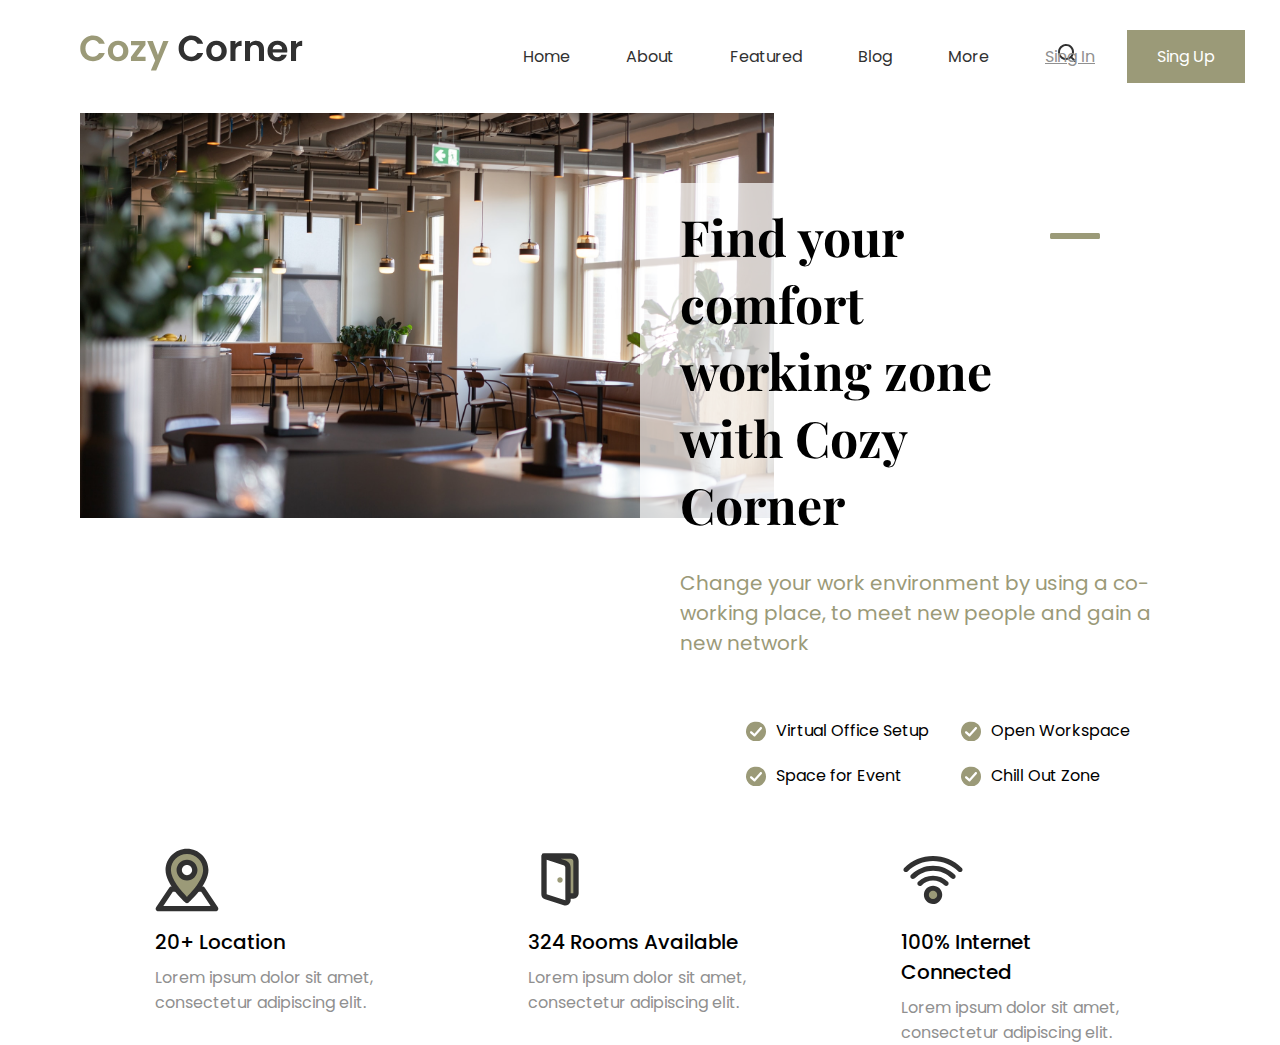
==== docs/index.html @ 6e480e09 "initial commit" ====
<!doctype html>
<html lang="es">
  <head>
    <meta charset="UTF-8" />
    <meta name="viewport" content="width=device-width, initial-scale=1.0" />
    <link rel="preconnect" href="https://fonts.googleapis.com">
    <link rel="preconnect" href="https://fonts.gstatic.com" crossorigin>
    <link href="https://fonts.googleapis.com/css2?family=Nunito+Sans:ital,opsz@0,6..12;1,6..12&family=Playfair+Display:ital,wght@0,700;1,700&family=Poppins:wght@400;500;700&display=swap" rel="stylesheet">
    <title>Proyecto 03 - Coworking Space</title>
    <script type="module" crossorigin src="./assets/index-CfdAsEWL.js"></script>
    <link rel="stylesheet" crossorigin href="./assets/index-SRMeMcV2.css">
  </head>
  <body>

    <header class="header">

      <a class="logo" href="#">
        <img src="./assets/icon_cozy_corner-vo-o5K8E.svg" alt="Logo Cozy Corner">
      </a>

      <nav class="container-nav">
        <ul class="nav-menu">
          <li><a href="#">Home</a></li>
          <li><a href="#">About</a></li>
          <li><a href="#">Featured</a></li>
          <li><a href="#">Blog</a></li>
          <li><a href="#">More</a></li>
          <li><a href="#"><img src="data:image/svg+xml,%3csvg%20width='32'%20height='32'%20viewBox='0%200%2032%2032'%20fill='none'%20xmlns='http://www.w3.org/2000/svg'%3e%3cpath%20d='M27.6133%2025.72L23.08%2021.2C24.5427%2019.3366%2025.3363%2017.0355%2025.3333%2014.6667C25.3333%2012.557%2024.7077%2010.4947%2023.5357%208.74059C22.3636%206.98646%2020.6977%205.61929%2018.7486%204.81196C16.7996%204.00462%2014.6548%203.79339%2012.5857%204.20496C10.5166%204.61654%208.61596%205.63244%207.1242%207.1242C5.63244%208.61596%204.61654%2010.5166%204.20496%2012.5857C3.79339%2014.6548%204.00462%2016.7995%204.81196%2018.7486C5.61929%2020.6977%206.98646%2022.3636%208.74059%2023.5357C10.4947%2024.7077%2012.557%2025.3333%2014.6667%2025.3333C17.0355%2025.3363%2019.3366%2024.5427%2021.2%2023.08L25.72%2027.6133C25.844%2027.7383%2025.9914%2027.8375%2026.1539%2027.9052C26.3164%2027.9729%2026.4907%2028.0077%2026.6667%2028.0077C26.8427%2028.0077%2027.017%2027.9729%2027.1794%2027.9052C27.3419%2027.8375%2027.4894%2027.7383%2027.6133%2027.6133C27.7383%2027.4894%2027.8375%2027.3419%2027.9052%2027.1794C27.9729%2027.017%2028.0077%2026.8427%2028.0077%2026.6667C28.0077%2026.4907%2027.9729%2026.3164%2027.9052%2026.1539C27.8375%2025.9914%2027.7383%2025.844%2027.6133%2025.72ZM6.66667%2014.6667C6.66667%2013.0844%207.13586%2011.5377%208.01491%2010.2221C8.89397%208.90652%2010.1434%207.88114%2011.6052%207.27564C13.067%206.67013%2014.6755%206.51171%2016.2274%206.82039C17.7792%207.12907%2019.2047%207.891%2020.3235%209.00982C21.4423%2010.1286%2022.2043%2011.5541%2022.513%2013.1059C22.8216%2014.6578%2022.6632%2016.2663%2022.0577%2017.7281C21.4522%2019.1899%2020.4268%2020.4394%2019.1112%2021.3184C17.7956%2022.1975%2016.2489%2022.6667%2014.6667%2022.6667C12.5449%2022.6667%2010.5101%2021.8238%209.00982%2020.3235C7.50953%2018.8232%206.66667%2016.7884%206.66667%2014.6667Z'%20fill='%23313131'/%3e%3c/svg%3e" alt="Search"></a></li>
        </ul>
        <ul class="nav-login">
          <li><a href="#">Sing In</a></li>
          <li><a href="#">Sing Up</a></li>
         </ul>
      </nav>
    </header>

    <section class="container-hero">
      <div class="hero">
        <div class="hero__title">
          <h1>Find your comfort working zone with Cozy Corner</h1>
          <img src="data:image/svg+xml,%3csvg%20width='72'%20height='8'%20viewBox='0%200%2072%208'%20fill='none'%20xmlns='http://www.w3.org/2000/svg'%3e%3crect%20width='72'%20height='8'%20rx='2'%20fill='%239B9A78'/%3e%3c/svg%3e" alt="">
        </div>
        <p>
          Change your work environment by using a co-working place, to meet new people and gain a new network
        </p>
      </div>
      <div class="hero__check-list">
        <ul>
          <li>Virtual Office Setup</li>
          <li>Space for Event</li>
        </ul>
        <ul>
          <li>Open Workspace</li>
          <li>Chill Out Zone</li>
        </ul>
      </div>
    </section>

    <section class="categories">
      <article>
        <img src="data:image/svg+xml,%3csvg%20width='80'%20height='80'%20viewBox='0%200%2080%2080'%20fill='none'%20xmlns='http://www.w3.org/2000/svg'%3e%3cg%20clip-path='url(%23clip0_730_63)'%3e%3cpath%20d='M63.4833%2027.65C63.4833%2044.5333%2040%2065.7%2040%2065.7C40%2065.7%2016.5167%2044.5333%2016.5167%2027.65C16.5167%2014.6833%2027.0333%204.16666%2040%204.16666C52.9667%204.16666%2063.4833%2014.6833%2063.4833%2027.65Z'%20fill='%239B9A78'/%3e%3cpath%20d='M40%2037.3833C45.3756%2037.3833%2049.7333%2033.0256%2049.7333%2027.65C49.7333%2022.2744%2045.3756%2017.9167%2040%2017.9167C34.6244%2017.9167%2030.2667%2022.2744%2030.2667%2027.65C30.2667%2033.0256%2034.6244%2037.3833%2040%2037.3833Z'%20fill='white'/%3e%3cpath%20d='M40%2069.0333C39.2%2069.0333%2038.4%2068.75%2037.7667%2068.1833C36.7667%2067.2833%2013.1833%2045.8167%2013.1833%2027.65C13.2%2012.8667%2025.2167%200.833344%2040%200.833344C54.7833%200.833344%2066.8167%2012.8667%2066.8167%2027.65C66.8167%2045.8167%2043.25%2067.2833%2042.2333%2068.1833C41.6%2068.75%2040.8%2069.0333%2040%2069.0333ZM40%207.50001C28.9%207.50001%2019.8667%2016.5333%2019.8667%2027.65C19.8667%2038.9667%2032.8167%2054.05%2040%2061.1C45.65%2055.5%2060.15%2039.95%2060.15%2027.65C60.15%2016.5333%2051.1%207.50001%2040%207.50001Z'%20fill='%23313131'/%3e%3cpath%20d='M40%2040.7166C32.8%2040.7166%2026.9333%2034.85%2026.9333%2027.65C26.9333%2020.45%2032.8%2014.5667%2040%2014.5667C47.2%2014.5667%2053.0667%2020.4333%2053.0667%2027.6333C53.0667%2034.8333%2047.2%2040.7166%2040%2040.7166ZM40%2021.2333C36.4667%2021.2333%2033.6%2024.1%2033.6%2027.6333C33.6%2031.1666%2036.4667%2034.0333%2040%2034.0333C43.5333%2034.0333%2046.4%2031.1666%2046.4%2027.6333C46.4%2024.1%2043.5333%2021.2333%2040%2021.2333ZM75.8333%2079.1666H4.16667C2.93334%2079.1666%201.80001%2078.4833%201.23334%2077.4C0.650006%2076.3166%200.716673%2075%201.40001%2073.9666L17.7333%2049.6333C18.35%2048.7166%2019.3833%2048.15%2020.5%2048.15H27.1V54.8166H22.2833L10.4167%2072.5H69.5833L57.7167%2054.8333H52.9V48.1666H59.5C60.6167%2048.1666%2061.65%2048.7166%2062.2667%2049.65L78.6%2073.9833C79.2833%2075%2079.35%2076.3166%2078.7667%2077.4166C78.2%2078.4833%2077.0667%2079.1666%2075.8333%2079.1666Z'%20fill='%23313131'/%3e%3c/g%3e%3cdefs%3e%3cclipPath%20id='clip0_730_63'%3e%3crect%20width='80'%20height='80'%20fill='white'/%3e%3c/clipPath%3e%3c/defs%3e%3c/svg%3e" alt="Icon Location">
        <h3>20+ Location</h3>
        <p>Lorem ipsum dolor sit amet, consectetur adipiscing elit.</p>
      </article>
      <article>
        <img src="data:image/svg+xml,%3csvg%20width='80'%20height='80'%20viewBox='0%200%2080%2080'%20fill='none'%20xmlns='http://www.w3.org/2000/svg'%3e%3cpath%20d='M40%2043.3333C38%2043.3333%2036.6667%2042%2036.6667%2040C36.6667%2038%2038%2036.6667%2040%2036.6667C42%2036.6667%2043.3333%2038%2043.3333%2040C43.3333%2042%2042%2043.3333%2040%2043.3333Z'%20fill='%239B9A78'/%3e%3cpath%20d='M60%2016.6667V56.6667C60%2058.3333%2058.3333%2060%2056.6667%2060H50V24.6667C50%2021.6667%2048%2019.3333%2045.3333%2018.3333L20%2010H53.3333C57%2010%2060%2013%2060%2016.6667Z'%20fill='%239B9A78'/%3e%3cpath%20d='M53.3333%206.66666H20H19.6667H19.3333C19%206.66666%2018.6667%206.99999%2018.3333%206.99999C18.3333%206.99999%2018.3333%206.99999%2018%206.99999C18%206.99999%2018%206.99999%2017.6667%207.33332C17.6667%207.66666%2017.3333%207.99999%2017.3333%208.33332C17%208.66666%2016.6667%208.99999%2016.6667%209.33332C16.6667%209.66666%2016.6667%209.99999%2016.6667%209.99999V57.6667C16.6667%2060.6667%2018.3333%2063%2021.3333%2064L44.6667%2071.6667C45.3333%2072%2046%2072%2046.6667%2072C48%2072%2049.3333%2071.6667%2050.6667%2070.6667C52.3333%2069.3333%2053.3333%2067.3333%2053.3333%2065.3333V63.3333H56.6667C60.3333%2063.3333%2063.3333%2060.3333%2063.3333%2056.6667V16.6667C63.3333%2011%2059%206.66666%2053.3333%206.66666ZM46.6667%2065.3333L23.3333%2057.6667V14.6667L44.3333%2021.6667C45.6667%2022%2046.6667%2023.3333%2046.6667%2024.6667V60V65.3333ZM56.6667%2056.6667H53.3333V24.6667C53.3333%2020.3333%2050.6667%2016.6667%2046.3333%2015.3333L40.6667%2013.3333H53.3333C55.3333%2013.3333%2056.6667%2014.6667%2056.6667%2016.6667V56.6667Z'%20fill='%23313131'/%3e%3c/svg%3e" alt="Icon Room">
        <h3>324 Rooms Available</h3>
        <p>Lorem ipsum dolor sit amet, consectetur adipiscing elit.</p>
      </article>
      <article>
        <img src="data:image/svg+xml,%3csvg%20width='80'%20height='80'%20viewBox='0%200%2080%2080'%20fill='none'%20xmlns='http://www.w3.org/2000/svg'%3e%3cpath%20d='M6.15386%2030.1538C5.38463%2030.1538%204.6154%2029.8462%204.00001%2029.2308C2.76924%2028%202.76924%2026.1538%204.00001%2024.9231C13.5385%2015.2308%2026.4615%2010%2040%2010C53.5385%2010%2066.4616%2015.2308%2076%2024.9231C77.2308%2026.1538%2077.2308%2028%2076%2029.2308C74.7692%2030.4615%2072.9231%2030.4615%2071.6923%2029.2308C63.2308%2020.7692%2052%2016.1538%2040%2016.1538C28%2016.1538%2016.7692%2020.7692%208.3077%2029.2308C7.69232%2029.8462%206.92309%2030.1538%206.15386%2030.1538Z'%20fill='%23313131'/%3e%3cpath%20d='M14.7692%2038.7692C14%2038.7692%2013.2308%2038.4615%2012.6154%2037.8461C11.3846%2036.6154%2011.3846%2034.7692%2012.6154%2033.5385C19.8461%2026.3077%2029.6923%2022.1538%2040%2022.1538C50.3077%2022.1538%2060%2026.1538%2067.3846%2033.5385C68.6154%2034.7692%2068.6154%2036.6154%2067.3846%2037.8461C66.1538%2039.0769%2064.3077%2039.0769%2063.0769%2037.8461C56.9231%2031.6923%2048.7692%2028.3077%2040.1538%2028.3077C31.5384%2028.3077%2023.3846%2031.6923%2017.2308%2037.8461C16.4615%2038.4615%2015.6923%2038.7692%2014.7692%2038.7692Z'%20fill='%23313131'/%3e%3cpath%20d='M23.5385%2047.5385C22.7692%2047.5385%2022%2047.2308%2021.3846%2046.6154C20.1539%2045.3846%2020.1539%2043.5385%2021.3846%2042.3077C26.3077%2037.3846%2032.9231%2034.6154%2040%2034.6154C47.0769%2034.6154%2053.6923%2037.3846%2058.6154%2042.3077C59.8462%2043.5385%2059.8462%2045.3846%2058.6154%2046.6154C57.3846%2047.8462%2055.5385%2047.8462%2054.3077%2046.6154C50.4615%2042.7692%2045.3846%2040.7692%2040%2040.7692C34.6154%2040.7692%2029.5385%2042.9231%2025.6923%2046.7692C25.0769%2047.2308%2024.3077%2047.5385%2023.5385%2047.5385Z'%20fill='%23313131'/%3e%3cpath%20d='M40%2066.9231C44.5882%2066.9231%2048.3077%2063.2036%2048.3077%2058.6154C48.3077%2054.0272%2044.5882%2050.3077%2040%2050.3077C35.4118%2050.3077%2031.6923%2054.0272%2031.6923%2058.6154C31.6923%2063.2036%2035.4118%2066.9231%2040%2066.9231Z'%20fill='%239B9A78'/%3e%3cpath%20d='M40%2070C37.0769%2070%2034.1538%2068.9231%2032%2066.6154C27.5385%2062.1538%2027.5385%2054.9231%2032%2050.4615C36.4615%2046%2043.6923%2046%2048.1538%2050.4615C50.3077%2052.6154%2051.5385%2055.5385%2051.5385%2058.4615C51.5385%2061.3846%2050.3077%2064.3077%2048.1538%2066.4615C45.8461%2068.9231%2042.9231%2070%2040%2070ZM40%2053.3846C38.6154%2053.3846%2037.2308%2053.8462%2036.3077%2054.9231C34.3077%2056.9231%2034.3077%2060.3077%2036.3077%2062.3077C38.3077%2064.3077%2041.6923%2064.3077%2043.6923%2062.3077C44.6154%2061.3846%2045.2308%2060%2045.2308%2058.6154C45.2308%2057.2308%2044.6154%2055.8462%2043.6923%2054.9231C42.7692%2053.8462%2041.3846%2053.3846%2040%2053.3846Z'%20fill='%23313131'/%3e%3c/svg%3e" alt="Icon Wifi">
        <h3>100% Internet Connected</h3>
        <p>Lorem ipsum dolor sit amet, consectetur adipiscing elit.</p>
      </article>
    </section>

  </body>
</html>
---- docs/assets/index-SRMeMcV2.css ----
@charset "UTF-8";*{padding:0;margin:0;box-sizing:border-box}html{width:100%}body{font-family:Poppins,sans-serif;font-size:16px;padding:0 80px}.header{display:flex;padding:30px 0;align-items:center;margin:0;gap:220px}.container-nav{display:flex;align-items:center;width:100%}.container-nav ul{display:flex;align-items:center;list-style:none;padding:0;margin:0}.container-nav ul.nav-menu{width:70%;gap:56px}.container-nav ul.nav-menu li a{text-decoration:none;color:#313131}.container-nav ul.nav-menu li a:hover{text-decoration:underline}.container-nav ul.nav-menu li:last-child{margin-left:auto}.container-nav ul.nav-menu li:last-child a{padding:10px}.container-nav ul.nav-menu li:last-child a img{width:24px}.container-nav ul.nav-menu li:last-child a img:hover{filter:invert(1)}.container-nav ul.nav-login{gap:32px;margin-left:auto}.container-nav ul.nav-login li a{color:#909090}.container-nav ul.nav-login li a:hover{color:#5c5c4c}.container-nav ul.nav-login li:last-child a{display:inline-block;padding:14px 30px;background-color:#9b9a78;color:#fff;text-decoration:none;transition-duration:1s}.container-nav ul.nav-login li:last-child a:hover{background-color:#5c5c4c}.container-hero{display:flex;flex-direction:column;justify-content:end;align-items:end;background-image:url(./hero_placeholder@2x-Dzkpaywn.png);background-size:62%;background-repeat:no-repeat;margin-bottom:80px}.hero{width:50%;padding:20px 20px 0 40px;margin-top:70px;background-color:#ffffffaf}.hero .hero__title{display:flex;margin-bottom:30px;align-items:start;width:100%;gap:20px}.hero .hero__title h1{width:70%;font-family:Playfair Display,sans-serif;font-size:50px}.hero .hero__title img{width:10%;margin-top:30px}.hero p{font-size:20px;color:#9b9a78;margin-bottom:40px}.hero__check-list{display:flex;gap:32px}.hero__check-list ul{list-style:none;padding-left:0}.hero__check-list ul li{font-size:16px;position:relative;padding-left:30px;translate:-70px 20px}.hero__check-list ul li:before{content:"";position:absolute;left:0;top:50%;transform:translateY(-50%);width:20px;height:20px;background-image:url("data:image/svg+xml,%3csvg%20width='24'%20height='25'%20viewBox='0%200%2024%2025'%20fill='none'%20xmlns='http://www.w3.org/2000/svg'%3e%3cg%20clip-path='url(%23clip0_730_43)'%3e%3cpath%20d='M12%200.5C9.62663%200.5%207.30655%201.20379%205.33316%202.52236C3.35977%203.84094%201.8217%205.71509%200.913451%207.9078C0.00519943%2010.1005%20-0.232441%2012.5133%200.230582%2014.8411C0.693605%2017.1689%201.83649%2019.3071%203.51472%2020.9853C5.19295%2022.6635%207.33115%2023.8064%209.65892%2024.2694C11.9867%2024.7324%2014.3995%2024.4948%2016.5922%2023.5866C18.7849%2022.6783%2020.6591%2021.1402%2021.9776%2019.1668C23.2962%2017.1935%2024%2014.8734%2024%2012.5C24%209.3174%2022.7357%206.26515%2020.4853%204.01472C18.2348%201.76428%2015.1826%200.5%2012%200.5V0.5ZM18.82%209.605L11.29%2018.145C11.1685%2018.2819%2011.0211%2018.3935%2010.8564%2018.4733C10.6916%2018.5531%2010.5128%2018.5995%2010.33%2018.61H10.24C9.89893%2018.6121%209.56926%2018.4874%209.31501%2018.26L5.28501%2014.685C5.00785%2014.439%204.83977%2014.093%204.81774%2013.7231C4.7957%2013.3532%204.92152%2012.9897%205.16751%2012.7125C5.41349%2012.4353%205.7595%2012.2673%206.12942%2012.2452C6.49934%2012.2232%206.86285%2012.349%207.14001%2012.595L10.14%2015.24L16.745%207.74C16.9903%207.46219%2017.336%207.2932%2017.7059%207.27023C18.0758%207.24726%2018.4397%207.37217%2018.7175%207.6175C18.9953%207.86282%2019.1643%208.20846%2019.1873%208.57838C19.2102%208.9483%2019.0853%209.31219%2018.84%209.59L18.82%209.605Z'%20fill='%239B9A78'/%3e%3c/g%3e%3cdefs%3e%3cclipPath%20id='clip0_730_43'%3e%3crect%20width='24'%20height='24'%20fill='white'%20transform='translate(0%200.5)'/%3e%3c/clipPath%3e%3c/defs%3e%3c/svg%3e");background-size:cover;background-repeat:no-repeat}.hero__check-list ul li:first-child{margin-bottom:20px}.categories{display:flex;justify-content:space-around}.categories article{width:20%}.categories article img{width:64px;margin-bottom:8px}.categories article h3{font-weight:500;font-size:20px;margin-bottom:8px}.categories article p{color:#909090}
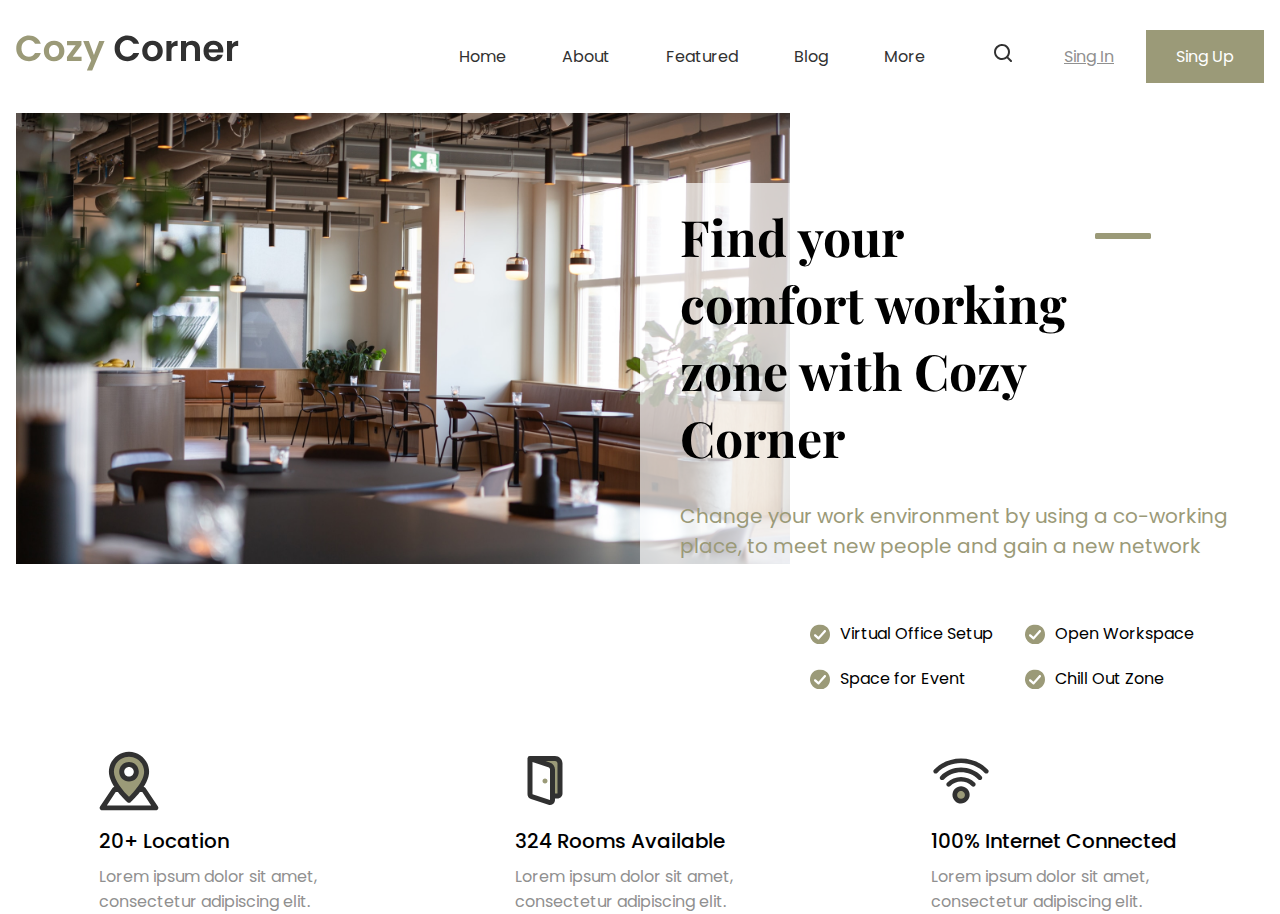
==== commit f1fce435: "Update styles to follow best practices and design guidelines" ====
--- a/docs/index.html
+++ b/docs/index.html
@@ -7,72 +7,75 @@
     <link rel="preconnect" href="https://fonts.gstatic.com" crossorigin>
     <link href="https://fonts.googleapis.com/css2?family=Nunito+Sans:ital,opsz@0,6..12;1,6..12&family=Playfair+Display:ital,wght@0,700;1,700&family=Poppins:wght@400;500;700&display=swap" rel="stylesheet">
     <title>Proyecto 03 - Coworking Space</title>
-    <script type="module" crossorigin src="./assets/index-CfdAsEWL.js"></script>
-    <link rel="stylesheet" crossorigin href="./assets/index-SRMeMcV2.css">
+    <script type="module" crossorigin src="./assets/index-UWCLmT7F.js"></script>
+    <link rel="stylesheet" crossorigin href="./assets/index-C2UQ8iLq.css">
   </head>
   <body>
 
-    <header class="header">
+    <div class="container">
+      <header class="header">
 
-      <a class="logo" href="#">
-        <img src="./assets/icon_cozy_corner-vo-o5K8E.svg" alt="Logo Cozy Corner">
-      </a>
+        <a class="logo" href="#">
+          <img src="./assets/icon_cozy_corner-vo-o5K8E.svg" alt="Logo Cozy Corner">
+        </a>
 
-      <nav class="container-nav">
-        <ul class="nav-menu">
-          <li><a href="#">Home</a></li>
-          <li><a href="#">About</a></li>
-          <li><a href="#">Featured</a></li>
-          <li><a href="#">Blog</a></li>
-          <li><a href="#">More</a></li>
-          <li><a href="#"><img src="data:image/svg+xml,%3csvg%20width='32'%20height='32'%20viewBox='0%200%2032%2032'%20fill='none'%20xmlns='http://www.w3.org/2000/svg'%3e%3cpath%20d='M27.6133%2025.72L23.08%2021.2C24.5427%2019.3366%2025.3363%2017.0355%2025.3333%2014.6667C25.3333%2012.557%2024.7077%2010.4947%2023.5357%208.74059C22.3636%206.98646%2020.6977%205.61929%2018.7486%204.81196C16.7996%204.00462%2014.6548%203.79339%2012.5857%204.20496C10.5166%204.61654%208.61596%205.63244%207.1242%207.1242C5.63244%208.61596%204.61654%2010.5166%204.20496%2012.5857C3.79339%2014.6548%204.00462%2016.7995%204.81196%2018.7486C5.61929%2020.6977%206.98646%2022.3636%208.74059%2023.5357C10.4947%2024.7077%2012.557%2025.3333%2014.6667%2025.3333C17.0355%2025.3363%2019.3366%2024.5427%2021.2%2023.08L25.72%2027.6133C25.844%2027.7383%2025.9914%2027.8375%2026.1539%2027.9052C26.3164%2027.9729%2026.4907%2028.0077%2026.6667%2028.0077C26.8427%2028.0077%2027.017%2027.9729%2027.1794%2027.9052C27.3419%2027.8375%2027.4894%2027.7383%2027.6133%2027.6133C27.7383%2027.4894%2027.8375%2027.3419%2027.9052%2027.1794C27.9729%2027.017%2028.0077%2026.8427%2028.0077%2026.6667C28.0077%2026.4907%2027.9729%2026.3164%2027.9052%2026.1539C27.8375%2025.9914%2027.7383%2025.844%2027.6133%2025.72ZM6.66667%2014.6667C6.66667%2013.0844%207.13586%2011.5377%208.01491%2010.2221C8.89397%208.90652%2010.1434%207.88114%2011.6052%207.27564C13.067%206.67013%2014.6755%206.51171%2016.2274%206.82039C17.7792%207.12907%2019.2047%207.891%2020.3235%209.00982C21.4423%2010.1286%2022.2043%2011.5541%2022.513%2013.1059C22.8216%2014.6578%2022.6632%2016.2663%2022.0577%2017.7281C21.4522%2019.1899%2020.4268%2020.4394%2019.1112%2021.3184C17.7956%2022.1975%2016.2489%2022.6667%2014.6667%2022.6667C12.5449%2022.6667%2010.5101%2021.8238%209.00982%2020.3235C7.50953%2018.8232%206.66667%2016.7884%206.66667%2014.6667Z'%20fill='%23313131'/%3e%3c/svg%3e" alt="Search"></a></li>
-        </ul>
-        <ul class="nav-login">
-          <li><a href="#">Sing In</a></li>
-          <li><a href="#">Sing Up</a></li>
-         </ul>
-      </nav>
-    </header>
+        <nav class="container-nav">
+          <ul class="nav-menu">
+            <li><a href="#">Home</a></li>
+            <li><a href="#">About</a></li>
+            <li><a href="#">Featured</a></li>
+            <li><a href="#">Blog</a></li>
+            <li><a href="#">More</a></li>
+            <li><a href="#"><img src="data:image/svg+xml,%3csvg%20width='32'%20height='32'%20viewBox='0%200%2032%2032'%20fill='none'%20xmlns='http://www.w3.org/2000/svg'%3e%3cpath%20d='M27.6133%2025.72L23.08%2021.2C24.5427%2019.3366%2025.3363%2017.0355%2025.3333%2014.6667C25.3333%2012.557%2024.7077%2010.4947%2023.5357%208.74059C22.3636%206.98646%2020.6977%205.61929%2018.7486%204.81196C16.7996%204.00462%2014.6548%203.79339%2012.5857%204.20496C10.5166%204.61654%208.61596%205.63244%207.1242%207.1242C5.63244%208.61596%204.61654%2010.5166%204.20496%2012.5857C3.79339%2014.6548%204.00462%2016.7995%204.81196%2018.7486C5.61929%2020.6977%206.98646%2022.3636%208.74059%2023.5357C10.4947%2024.7077%2012.557%2025.3333%2014.6667%2025.3333C17.0355%2025.3363%2019.3366%2024.5427%2021.2%2023.08L25.72%2027.6133C25.844%2027.7383%2025.9914%2027.8375%2026.1539%2027.9052C26.3164%2027.9729%2026.4907%2028.0077%2026.6667%2028.0077C26.8427%2028.0077%2027.017%2027.9729%2027.1794%2027.9052C27.3419%2027.8375%2027.4894%2027.7383%2027.6133%2027.6133C27.7383%2027.4894%2027.8375%2027.3419%2027.9052%2027.1794C27.9729%2027.017%2028.0077%2026.8427%2028.0077%2026.6667C28.0077%2026.4907%2027.9729%2026.3164%2027.9052%2026.1539C27.8375%2025.9914%2027.7383%2025.844%2027.6133%2025.72ZM6.66667%2014.6667C6.66667%2013.0844%207.13586%2011.5377%208.01491%2010.2221C8.89397%208.90652%2010.1434%207.88114%2011.6052%207.27564C13.067%206.67013%2014.6755%206.51171%2016.2274%206.82039C17.7792%207.12907%2019.2047%207.891%2020.3235%209.00982C21.4423%2010.1286%2022.2043%2011.5541%2022.513%2013.1059C22.8216%2014.6578%2022.6632%2016.2663%2022.0577%2017.7281C21.4522%2019.1899%2020.4268%2020.4394%2019.1112%2021.3184C17.7956%2022.1975%2016.2489%2022.6667%2014.6667%2022.6667C12.5449%2022.6667%2010.5101%2021.8238%209.00982%2020.3235C7.50953%2018.8232%206.66667%2016.7884%206.66667%2014.6667Z'%20fill='%23313131'/%3e%3c/svg%3e" alt="Search"></a></li>
+          </ul>
+          <ul class="nav-login">
+            <li><a href="#">Sing In</a></li>
+            <li><a href="#">Sing Up</a></li>
+          </ul>
+        </nav>
+      </header>
 
-    <section class="container-hero">
-      <div class="hero">
-        <div class="hero__title">
-          <h1>Find your comfort working zone with Cozy Corner</h1>
-          <img src="data:image/svg+xml,%3csvg%20width='72'%20height='8'%20viewBox='0%200%2072%208'%20fill='none'%20xmlns='http://www.w3.org/2000/svg'%3e%3crect%20width='72'%20height='8'%20rx='2'%20fill='%239B9A78'/%3e%3c/svg%3e" alt="">
+      <section class="container-hero">
+        <div class="hero">
+          <div class="hero__title">
+            <h1>Find your comfort working zone with Cozy Corner</h1>
+            <img src="data:image/svg+xml,%3csvg%20width='72'%20height='8'%20viewBox='0%200%2072%208'%20fill='none'%20xmlns='http://www.w3.org/2000/svg'%3e%3crect%20width='72'%20height='8'%20rx='2'%20fill='%239B9A78'/%3e%3c/svg%3e" alt="">
+          </div>
+          <p>
+            Change your work environment by using a co-working place, to meet new people and gain a new network
+          </p>
         </div>
-        <p>
-          Change your work environment by using a co-working place, to meet new people and gain a new network
-        </p>
-      </div>
-      <div class="hero__check-list">
-        <ul>
-          <li>Virtual Office Setup</li>
-          <li>Space for Event</li>
-        </ul>
-        <ul>
-          <li>Open Workspace</li>
-          <li>Chill Out Zone</li>
-        </ul>
-      </div>
-    </section>
+        <div class="hero__check-list">
+          <ul>
+            <li>Virtual Office Setup</li>
+            <li>Space for Event</li>
+          </ul>
+          <ul>
+            <li>Open Workspace</li>
+            <li>Chill Out Zone</li>
+          </ul>
+        </div>
+      </section>
 
-    <section class="categories">
-      <article>
-        <img src="data:image/svg+xml,%3csvg%20width='80'%20height='80'%20viewBox='0%200%2080%2080'%20fill='none'%20xmlns='http://www.w3.org/2000/svg'%3e%3cg%20clip-path='url(%23clip0_730_63)'%3e%3cpath%20d='M63.4833%2027.65C63.4833%2044.5333%2040%2065.7%2040%2065.7C40%2065.7%2016.5167%2044.5333%2016.5167%2027.65C16.5167%2014.6833%2027.0333%204.16666%2040%204.16666C52.9667%204.16666%2063.4833%2014.6833%2063.4833%2027.65Z'%20fill='%239B9A78'/%3e%3cpath%20d='M40%2037.3833C45.3756%2037.3833%2049.7333%2033.0256%2049.7333%2027.65C49.7333%2022.2744%2045.3756%2017.9167%2040%2017.9167C34.6244%2017.9167%2030.2667%2022.2744%2030.2667%2027.65C30.2667%2033.0256%2034.6244%2037.3833%2040%2037.3833Z'%20fill='white'/%3e%3cpath%20d='M40%2069.0333C39.2%2069.0333%2038.4%2068.75%2037.7667%2068.1833C36.7667%2067.2833%2013.1833%2045.8167%2013.1833%2027.65C13.2%2012.8667%2025.2167%200.833344%2040%200.833344C54.7833%200.833344%2066.8167%2012.8667%2066.8167%2027.65C66.8167%2045.8167%2043.25%2067.2833%2042.2333%2068.1833C41.6%2068.75%2040.8%2069.0333%2040%2069.0333ZM40%207.50001C28.9%207.50001%2019.8667%2016.5333%2019.8667%2027.65C19.8667%2038.9667%2032.8167%2054.05%2040%2061.1C45.65%2055.5%2060.15%2039.95%2060.15%2027.65C60.15%2016.5333%2051.1%207.50001%2040%207.50001Z'%20fill='%23313131'/%3e%3cpath%20d='M40%2040.7166C32.8%2040.7166%2026.9333%2034.85%2026.9333%2027.65C26.9333%2020.45%2032.8%2014.5667%2040%2014.5667C47.2%2014.5667%2053.0667%2020.4333%2053.0667%2027.6333C53.0667%2034.8333%2047.2%2040.7166%2040%2040.7166ZM40%2021.2333C36.4667%2021.2333%2033.6%2024.1%2033.6%2027.6333C33.6%2031.1666%2036.4667%2034.0333%2040%2034.0333C43.5333%2034.0333%2046.4%2031.1666%2046.4%2027.6333C46.4%2024.1%2043.5333%2021.2333%2040%2021.2333ZM75.8333%2079.1666H4.16667C2.93334%2079.1666%201.80001%2078.4833%201.23334%2077.4C0.650006%2076.3166%200.716673%2075%201.40001%2073.9666L17.7333%2049.6333C18.35%2048.7166%2019.3833%2048.15%2020.5%2048.15H27.1V54.8166H22.2833L10.4167%2072.5H69.5833L57.7167%2054.8333H52.9V48.1666H59.5C60.6167%2048.1666%2061.65%2048.7166%2062.2667%2049.65L78.6%2073.9833C79.2833%2075%2079.35%2076.3166%2078.7667%2077.4166C78.2%2078.4833%2077.0667%2079.1666%2075.8333%2079.1666Z'%20fill='%23313131'/%3e%3c/g%3e%3cdefs%3e%3cclipPath%20id='clip0_730_63'%3e%3crect%20width='80'%20height='80'%20fill='white'/%3e%3c/clipPath%3e%3c/defs%3e%3c/svg%3e" alt="Icon Location">
-        <h3>20+ Location</h3>
-        <p>Lorem ipsum dolor sit amet, consectetur adipiscing elit.</p>
-      </article>
-      <article>
-        <img src="data:image/svg+xml,%3csvg%20width='80'%20height='80'%20viewBox='0%200%2080%2080'%20fill='none'%20xmlns='http://www.w3.org/2000/svg'%3e%3cpath%20d='M40%2043.3333C38%2043.3333%2036.6667%2042%2036.6667%2040C36.6667%2038%2038%2036.6667%2040%2036.6667C42%2036.6667%2043.3333%2038%2043.3333%2040C43.3333%2042%2042%2043.3333%2040%2043.3333Z'%20fill='%239B9A78'/%3e%3cpath%20d='M60%2016.6667V56.6667C60%2058.3333%2058.3333%2060%2056.6667%2060H50V24.6667C50%2021.6667%2048%2019.3333%2045.3333%2018.3333L20%2010H53.3333C57%2010%2060%2013%2060%2016.6667Z'%20fill='%239B9A78'/%3e%3cpath%20d='M53.3333%206.66666H20H19.6667H19.3333C19%206.66666%2018.6667%206.99999%2018.3333%206.99999C18.3333%206.99999%2018.3333%206.99999%2018%206.99999C18%206.99999%2018%206.99999%2017.6667%207.33332C17.6667%207.66666%2017.3333%207.99999%2017.3333%208.33332C17%208.66666%2016.6667%208.99999%2016.6667%209.33332C16.6667%209.66666%2016.6667%209.99999%2016.6667%209.99999V57.6667C16.6667%2060.6667%2018.3333%2063%2021.3333%2064L44.6667%2071.6667C45.3333%2072%2046%2072%2046.6667%2072C48%2072%2049.3333%2071.6667%2050.6667%2070.6667C52.3333%2069.3333%2053.3333%2067.3333%2053.3333%2065.3333V63.3333H56.6667C60.3333%2063.3333%2063.3333%2060.3333%2063.3333%2056.6667V16.6667C63.3333%2011%2059%206.66666%2053.3333%206.66666ZM46.6667%2065.3333L23.3333%2057.6667V14.6667L44.3333%2021.6667C45.6667%2022%2046.6667%2023.3333%2046.6667%2024.6667V60V65.3333ZM56.6667%2056.6667H53.3333V24.6667C53.3333%2020.3333%2050.6667%2016.6667%2046.3333%2015.3333L40.6667%2013.3333H53.3333C55.3333%2013.3333%2056.6667%2014.6667%2056.6667%2016.6667V56.6667Z'%20fill='%23313131'/%3e%3c/svg%3e" alt="Icon Room">
-        <h3>324 Rooms Available</h3>
-        <p>Lorem ipsum dolor sit amet, consectetur adipiscing elit.</p>
-      </article>
-      <article>
-        <img src="data:image/svg+xml,%3csvg%20width='80'%20height='80'%20viewBox='0%200%2080%2080'%20fill='none'%20xmlns='http://www.w3.org/2000/svg'%3e%3cpath%20d='M6.15386%2030.1538C5.38463%2030.1538%204.6154%2029.8462%204.00001%2029.2308C2.76924%2028%202.76924%2026.1538%204.00001%2024.9231C13.5385%2015.2308%2026.4615%2010%2040%2010C53.5385%2010%2066.4616%2015.2308%2076%2024.9231C77.2308%2026.1538%2077.2308%2028%2076%2029.2308C74.7692%2030.4615%2072.9231%2030.4615%2071.6923%2029.2308C63.2308%2020.7692%2052%2016.1538%2040%2016.1538C28%2016.1538%2016.7692%2020.7692%208.3077%2029.2308C7.69232%2029.8462%206.92309%2030.1538%206.15386%2030.1538Z'%20fill='%23313131'/%3e%3cpath%20d='M14.7692%2038.7692C14%2038.7692%2013.2308%2038.4615%2012.6154%2037.8461C11.3846%2036.6154%2011.3846%2034.7692%2012.6154%2033.5385C19.8461%2026.3077%2029.6923%2022.1538%2040%2022.1538C50.3077%2022.1538%2060%2026.1538%2067.3846%2033.5385C68.6154%2034.7692%2068.6154%2036.6154%2067.3846%2037.8461C66.1538%2039.0769%2064.3077%2039.0769%2063.0769%2037.8461C56.9231%2031.6923%2048.7692%2028.3077%2040.1538%2028.3077C31.5384%2028.3077%2023.3846%2031.6923%2017.2308%2037.8461C16.4615%2038.4615%2015.6923%2038.7692%2014.7692%2038.7692Z'%20fill='%23313131'/%3e%3cpath%20d='M23.5385%2047.5385C22.7692%2047.5385%2022%2047.2308%2021.3846%2046.6154C20.1539%2045.3846%2020.1539%2043.5385%2021.3846%2042.3077C26.3077%2037.3846%2032.9231%2034.6154%2040%2034.6154C47.0769%2034.6154%2053.6923%2037.3846%2058.6154%2042.3077C59.8462%2043.5385%2059.8462%2045.3846%2058.6154%2046.6154C57.3846%2047.8462%2055.5385%2047.8462%2054.3077%2046.6154C50.4615%2042.7692%2045.3846%2040.7692%2040%2040.7692C34.6154%2040.7692%2029.5385%2042.9231%2025.6923%2046.7692C25.0769%2047.2308%2024.3077%2047.5385%2023.5385%2047.5385Z'%20fill='%23313131'/%3e%3cpath%20d='M40%2066.9231C44.5882%2066.9231%2048.3077%2063.2036%2048.3077%2058.6154C48.3077%2054.0272%2044.5882%2050.3077%2040%2050.3077C35.4118%2050.3077%2031.6923%2054.0272%2031.6923%2058.6154C31.6923%2063.2036%2035.4118%2066.9231%2040%2066.9231Z'%20fill='%239B9A78'/%3e%3cpath%20d='M40%2070C37.0769%2070%2034.1538%2068.9231%2032%2066.6154C27.5385%2062.1538%2027.5385%2054.9231%2032%2050.4615C36.4615%2046%2043.6923%2046%2048.1538%2050.4615C50.3077%2052.6154%2051.5385%2055.5385%2051.5385%2058.4615C51.5385%2061.3846%2050.3077%2064.3077%2048.1538%2066.4615C45.8461%2068.9231%2042.9231%2070%2040%2070ZM40%2053.3846C38.6154%2053.3846%2037.2308%2053.8462%2036.3077%2054.9231C34.3077%2056.9231%2034.3077%2060.3077%2036.3077%2062.3077C38.3077%2064.3077%2041.6923%2064.3077%2043.6923%2062.3077C44.6154%2061.3846%2045.2308%2060%2045.2308%2058.6154C45.2308%2057.2308%2044.6154%2055.8462%2043.6923%2054.9231C42.7692%2053.8462%2041.3846%2053.3846%2040%2053.3846Z'%20fill='%23313131'/%3e%3c/svg%3e" alt="Icon Wifi">
-        <h3>100% Internet Connected</h3>
-        <p>Lorem ipsum dolor sit amet, consectetur adipiscing elit.</p>
-      </article>
-    </section>
+      <section class="categories">
+        <article>
+          <img src="data:image/svg+xml,%3csvg%20width='80'%20height='80'%20viewBox='0%200%2080%2080'%20fill='none'%20xmlns='http://www.w3.org/2000/svg'%3e%3cg%20clip-path='url(%23clip0_730_63)'%3e%3cpath%20d='M63.4833%2027.65C63.4833%2044.5333%2040%2065.7%2040%2065.7C40%2065.7%2016.5167%2044.5333%2016.5167%2027.65C16.5167%2014.6833%2027.0333%204.16666%2040%204.16666C52.9667%204.16666%2063.4833%2014.6833%2063.4833%2027.65Z'%20fill='%239B9A78'/%3e%3cpath%20d='M40%2037.3833C45.3756%2037.3833%2049.7333%2033.0256%2049.7333%2027.65C49.7333%2022.2744%2045.3756%2017.9167%2040%2017.9167C34.6244%2017.9167%2030.2667%2022.2744%2030.2667%2027.65C30.2667%2033.0256%2034.6244%2037.3833%2040%2037.3833Z'%20fill='white'/%3e%3cpath%20d='M40%2069.0333C39.2%2069.0333%2038.4%2068.75%2037.7667%2068.1833C36.7667%2067.2833%2013.1833%2045.8167%2013.1833%2027.65C13.2%2012.8667%2025.2167%200.833344%2040%200.833344C54.7833%200.833344%2066.8167%2012.8667%2066.8167%2027.65C66.8167%2045.8167%2043.25%2067.2833%2042.2333%2068.1833C41.6%2068.75%2040.8%2069.0333%2040%2069.0333ZM40%207.50001C28.9%207.50001%2019.8667%2016.5333%2019.8667%2027.65C19.8667%2038.9667%2032.8167%2054.05%2040%2061.1C45.65%2055.5%2060.15%2039.95%2060.15%2027.65C60.15%2016.5333%2051.1%207.50001%2040%207.50001Z'%20fill='%23313131'/%3e%3cpath%20d='M40%2040.7166C32.8%2040.7166%2026.9333%2034.85%2026.9333%2027.65C26.9333%2020.45%2032.8%2014.5667%2040%2014.5667C47.2%2014.5667%2053.0667%2020.4333%2053.0667%2027.6333C53.0667%2034.8333%2047.2%2040.7166%2040%2040.7166ZM40%2021.2333C36.4667%2021.2333%2033.6%2024.1%2033.6%2027.6333C33.6%2031.1666%2036.4667%2034.0333%2040%2034.0333C43.5333%2034.0333%2046.4%2031.1666%2046.4%2027.6333C46.4%2024.1%2043.5333%2021.2333%2040%2021.2333ZM75.8333%2079.1666H4.16667C2.93334%2079.1666%201.80001%2078.4833%201.23334%2077.4C0.650006%2076.3166%200.716673%2075%201.40001%2073.9666L17.7333%2049.6333C18.35%2048.7166%2019.3833%2048.15%2020.5%2048.15H27.1V54.8166H22.2833L10.4167%2072.5H69.5833L57.7167%2054.8333H52.9V48.1666H59.5C60.6167%2048.1666%2061.65%2048.7166%2062.2667%2049.65L78.6%2073.9833C79.2833%2075%2079.35%2076.3166%2078.7667%2077.4166C78.2%2078.4833%2077.0667%2079.1666%2075.8333%2079.1666Z'%20fill='%23313131'/%3e%3c/g%3e%3cdefs%3e%3cclipPath%20id='clip0_730_63'%3e%3crect%20width='80'%20height='80'%20fill='white'/%3e%3c/clipPath%3e%3c/defs%3e%3c/svg%3e" alt="Icon Location">
+          <h3>20+ Location</h3>
+          <p>Lorem ipsum dolor sit amet, consectetur adipiscing elit.</p>
+        </article>
+        <article>
+          <img src="data:image/svg+xml,%3csvg%20width='80'%20height='80'%20viewBox='0%200%2080%2080'%20fill='none'%20xmlns='http://www.w3.org/2000/svg'%3e%3cpath%20d='M40%2043.3333C38%2043.3333%2036.6667%2042%2036.6667%2040C36.6667%2038%2038%2036.6667%2040%2036.6667C42%2036.6667%2043.3333%2038%2043.3333%2040C43.3333%2042%2042%2043.3333%2040%2043.3333Z'%20fill='%239B9A78'/%3e%3cpath%20d='M60%2016.6667V56.6667C60%2058.3333%2058.3333%2060%2056.6667%2060H50V24.6667C50%2021.6667%2048%2019.3333%2045.3333%2018.3333L20%2010H53.3333C57%2010%2060%2013%2060%2016.6667Z'%20fill='%239B9A78'/%3e%3cpath%20d='M53.3333%206.66666H20H19.6667H19.3333C19%206.66666%2018.6667%206.99999%2018.3333%206.99999C18.3333%206.99999%2018.3333%206.99999%2018%206.99999C18%206.99999%2018%206.99999%2017.6667%207.33332C17.6667%207.66666%2017.3333%207.99999%2017.3333%208.33332C17%208.66666%2016.6667%208.99999%2016.6667%209.33332C16.6667%209.66666%2016.6667%209.99999%2016.6667%209.99999V57.6667C16.6667%2060.6667%2018.3333%2063%2021.3333%2064L44.6667%2071.6667C45.3333%2072%2046%2072%2046.6667%2072C48%2072%2049.3333%2071.6667%2050.6667%2070.6667C52.3333%2069.3333%2053.3333%2067.3333%2053.3333%2065.3333V63.3333H56.6667C60.3333%2063.3333%2063.3333%2060.3333%2063.3333%2056.6667V16.6667C63.3333%2011%2059%206.66666%2053.3333%206.66666ZM46.6667%2065.3333L23.3333%2057.6667V14.6667L44.3333%2021.6667C45.6667%2022%2046.6667%2023.3333%2046.6667%2024.6667V60V65.3333ZM56.6667%2056.6667H53.3333V24.6667C53.3333%2020.3333%2050.6667%2016.6667%2046.3333%2015.3333L40.6667%2013.3333H53.3333C55.3333%2013.3333%2056.6667%2014.6667%2056.6667%2016.6667V56.6667Z'%20fill='%23313131'/%3e%3c/svg%3e" alt="Icon Room">
+          <h3>324 Rooms Available</h3>
+          <p>Lorem ipsum dolor sit amet, consectetur adipiscing elit.</p>
+        </article>
+        <article>
+          <img src="data:image/svg+xml,%3csvg%20width='80'%20height='80'%20viewBox='0%200%2080%2080'%20fill='none'%20xmlns='http://www.w3.org/2000/svg'%3e%3cpath%20d='M6.15386%2030.1538C5.38463%2030.1538%204.6154%2029.8462%204.00001%2029.2308C2.76924%2028%202.76924%2026.1538%204.00001%2024.9231C13.5385%2015.2308%2026.4615%2010%2040%2010C53.5385%2010%2066.4616%2015.2308%2076%2024.9231C77.2308%2026.1538%2077.2308%2028%2076%2029.2308C74.7692%2030.4615%2072.9231%2030.4615%2071.6923%2029.2308C63.2308%2020.7692%2052%2016.1538%2040%2016.1538C28%2016.1538%2016.7692%2020.7692%208.3077%2029.2308C7.69232%2029.8462%206.92309%2030.1538%206.15386%2030.1538Z'%20fill='%23313131'/%3e%3cpath%20d='M14.7692%2038.7692C14%2038.7692%2013.2308%2038.4615%2012.6154%2037.8461C11.3846%2036.6154%2011.3846%2034.7692%2012.6154%2033.5385C19.8461%2026.3077%2029.6923%2022.1538%2040%2022.1538C50.3077%2022.1538%2060%2026.1538%2067.3846%2033.5385C68.6154%2034.7692%2068.6154%2036.6154%2067.3846%2037.8461C66.1538%2039.0769%2064.3077%2039.0769%2063.0769%2037.8461C56.9231%2031.6923%2048.7692%2028.3077%2040.1538%2028.3077C31.5384%2028.3077%2023.3846%2031.6923%2017.2308%2037.8461C16.4615%2038.4615%2015.6923%2038.7692%2014.7692%2038.7692Z'%20fill='%23313131'/%3e%3cpath%20d='M23.5385%2047.5385C22.7692%2047.5385%2022%2047.2308%2021.3846%2046.6154C20.1539%2045.3846%2020.1539%2043.5385%2021.3846%2042.3077C26.3077%2037.3846%2032.9231%2034.6154%2040%2034.6154C47.0769%2034.6154%2053.6923%2037.3846%2058.6154%2042.3077C59.8462%2043.5385%2059.8462%2045.3846%2058.6154%2046.6154C57.3846%2047.8462%2055.5385%2047.8462%2054.3077%2046.6154C50.4615%2042.7692%2045.3846%2040.7692%2040%2040.7692C34.6154%2040.7692%2029.5385%2042.9231%2025.6923%2046.7692C25.0769%2047.2308%2024.3077%2047.5385%2023.5385%2047.5385Z'%20fill='%23313131'/%3e%3cpath%20d='M40%2066.9231C44.5882%2066.9231%2048.3077%2063.2036%2048.3077%2058.6154C48.3077%2054.0272%2044.5882%2050.3077%2040%2050.3077C35.4118%2050.3077%2031.6923%2054.0272%2031.6923%2058.6154C31.6923%2063.2036%2035.4118%2066.9231%2040%2066.9231Z'%20fill='%239B9A78'/%3e%3cpath%20d='M40%2070C37.0769%2070%2034.1538%2068.9231%2032%2066.6154C27.5385%2062.1538%2027.5385%2054.9231%2032%2050.4615C36.4615%2046%2043.6923%2046%2048.1538%2050.4615C50.3077%2052.6154%2051.5385%2055.5385%2051.5385%2058.4615C51.5385%2061.3846%2050.3077%2064.3077%2048.1538%2066.4615C45.8461%2068.9231%2042.9231%2070%2040%2070ZM40%2053.3846C38.6154%2053.3846%2037.2308%2053.8462%2036.3077%2054.9231C34.3077%2056.9231%2034.3077%2060.3077%2036.3077%2062.3077C38.3077%2064.3077%2041.6923%2064.3077%2043.6923%2062.3077C44.6154%2061.3846%2045.2308%2060%2045.2308%2058.6154C45.2308%2057.2308%2044.6154%2055.8462%2043.6923%2054.9231C42.7692%2053.8462%2041.3846%2053.3846%2040%2053.3846Z'%20fill='%23313131'/%3e%3c/svg%3e" alt="Icon Wifi">
+          <h3>100% Internet Connected</h3>
+          <p>Lorem ipsum dolor sit amet, consectetur adipiscing elit.</p>
+        </article>
+      </section>
+    </div>
+
 
   </body>
 </html>
--- a/docs/assets/index-C2UQ8iLq.css
+++ b/docs/assets/index-C2UQ8iLq.css
@@ -0,0 +1 @@
+@charset "UTF-8";*{padding:0;margin:0;box-sizing:border-box}html{width:100%}body{font-family:Poppins,sans-serif;font-size:16px}.container{margin-left:auto;margin-right:auto;max-width:1400px;padding-left:16px;padding-right:16px}.header{display:flex;padding:30px 0;align-items:center;margin:0;gap:220px}.container-nav{display:flex;align-items:center;width:100%}.container-nav ul{display:flex;align-items:center;list-style:none;padding:0;margin:0}.container-nav ul.nav-menu{width:70%;gap:56px}.container-nav ul.nav-menu li a{text-decoration:none;color:#313131}.container-nav ul.nav-menu li a:hover{text-decoration:underline}.container-nav ul.nav-menu li:last-child{margin-left:auto}.container-nav ul.nav-menu li:last-child a{padding:10px}.container-nav ul.nav-menu li:last-child a img{width:24px}.container-nav ul.nav-menu li:last-child a img:hover{filter:invert(1)}.container-nav ul.nav-login{gap:32px;margin-left:auto}.container-nav ul.nav-login li a{color:#909090}.container-nav ul.nav-login li a:hover{color:#5c5c4c}.container-nav ul.nav-login li:last-child a{display:inline-block;padding:14px 30px;background-color:#9b9a78;color:#fff;text-decoration:none;transition-duration:1s}.container-nav ul.nav-login li:last-child a:hover{background-color:#5c5c4c}.container-hero{display:flex;flex-direction:column;justify-content:end;align-items:end;background-image:url(./hero_placeholder@2x-Dzkpaywn.png);background-size:62%;background-repeat:no-repeat;margin-bottom:80px}.hero{width:50%;padding:20px 20px 0 40px;margin-top:70px;background-color:#ffffffaf}.hero .hero__title{display:flex;margin-bottom:30px;align-items:start;width:100%;gap:20px}.hero .hero__title h1{width:70%;font-family:Playfair Display,sans-serif;font-size:50px}.hero .hero__title img{width:10%;margin-top:30px}.hero p{font-size:20px;color:#9b9a78;margin-bottom:40px}.hero__check-list{display:flex;gap:32px}.hero__check-list ul{list-style:none;padding-left:0}.hero__check-list ul li{font-size:16px;position:relative;padding-left:30px;translate:-70px 20px}.hero__check-list ul li:before{content:"";position:absolute;left:0;top:50%;transform:translateY(-50%);width:20px;height:20px;background-image:url("data:image/svg+xml,%3csvg%20width='24'%20height='25'%20viewBox='0%200%2024%2025'%20fill='none'%20xmlns='http://www.w3.org/2000/svg'%3e%3cg%20clip-path='url(%23clip0_730_43)'%3e%3cpath%20d='M12%200.5C9.62663%200.5%207.30655%201.20379%205.33316%202.52236C3.35977%203.84094%201.8217%205.71509%200.913451%207.9078C0.00519943%2010.1005%20-0.232441%2012.5133%200.230582%2014.8411C0.693605%2017.1689%201.83649%2019.3071%203.51472%2020.9853C5.19295%2022.6635%207.33115%2023.8064%209.65892%2024.2694C11.9867%2024.7324%2014.3995%2024.4948%2016.5922%2023.5866C18.7849%2022.6783%2020.6591%2021.1402%2021.9776%2019.1668C23.2962%2017.1935%2024%2014.8734%2024%2012.5C24%209.3174%2022.7357%206.26515%2020.4853%204.01472C18.2348%201.76428%2015.1826%200.5%2012%200.5V0.5ZM18.82%209.605L11.29%2018.145C11.1685%2018.2819%2011.0211%2018.3935%2010.8564%2018.4733C10.6916%2018.5531%2010.5128%2018.5995%2010.33%2018.61H10.24C9.89893%2018.6121%209.56926%2018.4874%209.31501%2018.26L5.28501%2014.685C5.00785%2014.439%204.83977%2014.093%204.81774%2013.7231C4.7957%2013.3532%204.92152%2012.9897%205.16751%2012.7125C5.41349%2012.4353%205.7595%2012.2673%206.12942%2012.2452C6.49934%2012.2232%206.86285%2012.349%207.14001%2012.595L10.14%2015.24L16.745%207.74C16.9903%207.46219%2017.336%207.2932%2017.7059%207.27023C18.0758%207.24726%2018.4397%207.37217%2018.7175%207.6175C18.9953%207.86282%2019.1643%208.20846%2019.1873%208.57838C19.2102%208.9483%2019.0853%209.31219%2018.84%209.59L18.82%209.605Z'%20fill='%239B9A78'/%3e%3c/g%3e%3cdefs%3e%3cclipPath%20id='clip0_730_43'%3e%3crect%20width='24'%20height='24'%20fill='white'%20transform='translate(0%200.5)'/%3e%3c/clipPath%3e%3c/defs%3e%3c/svg%3e");background-size:cover;background-repeat:no-repeat}.hero__check-list ul li:first-child{margin-bottom:20px}.categories{display:flex;justify-content:space-around}.categories article{width:20%}.categories article img{width:60px;margin-bottom:8px}.categories article h3{font-weight:500;font-size:20px;margin-bottom:8px}.categories article p{color:#909090}
